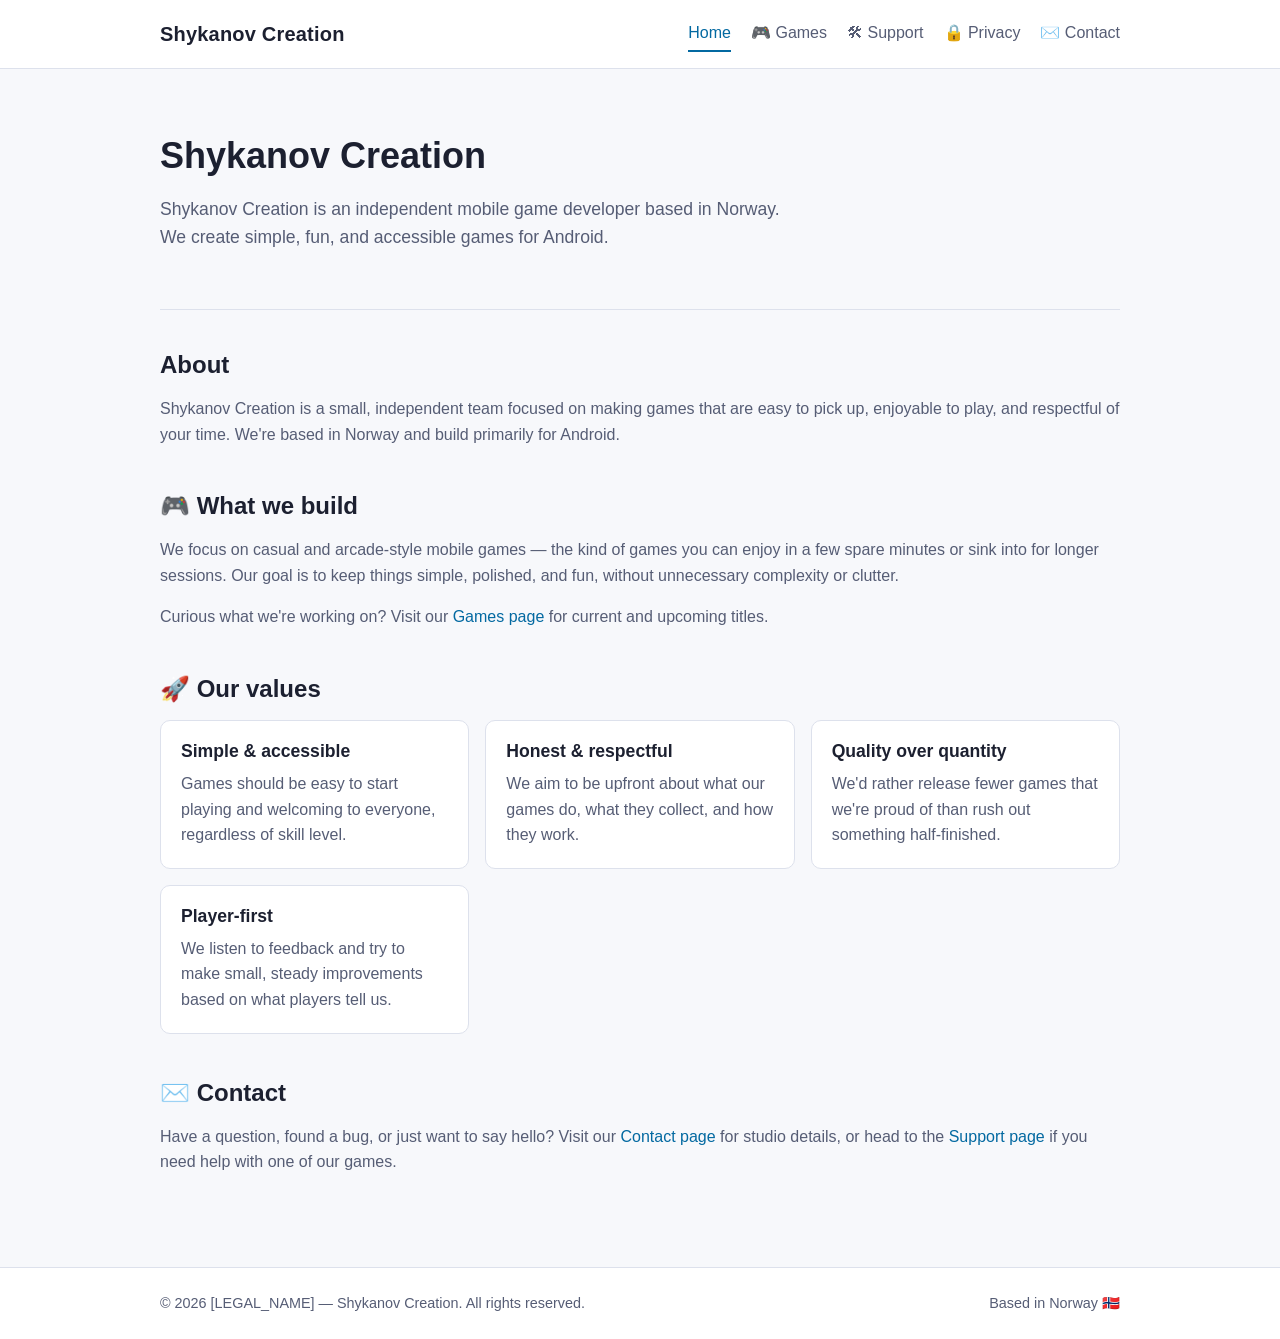
==== index.html @ 1715eb23 "pages commmit" ====
<!DOCTYPE html>
<html lang="en">
<head>
  <meta charset="UTF-8">
  <meta name="viewport" content="width=device-width, initial-scale=1.0">
  <title>Shykanov Creation — Indie Mobile Game Developer</title>
  <meta name="description" content="Shykanov Creation is an independent mobile game developer based in Norway, creating simple, fun, and accessible games for Android.">
  <link rel="stylesheet" href="assets/styles.css">
</head>
<body>
  <header class="site-header">
    <div class="container">
      <a class="brand" href="index.html">Shykanov Creation</a>
      <nav class="site-nav">
        <a href="index.html" class="active">Home</a>
        <a href="games.html">🎮 Games</a>
        <a href="support.html">🛠 Support</a>
        <a href="privacy.html">🔒 Privacy</a>
        <a href="contact.html">✉️ Contact</a>
      </nav>
    </div>
  </header>

  <main>
    <div class="container">
      <section class="hero">
        <h1>Shykanov Creation</h1>
        <p>Shykanov Creation is an independent mobile game developer based in Norway. We create simple, fun, and accessible games for Android.</p>
      </section>

      <section id="about">
        <h2>About</h2>
        <p>
          Shykanov Creation is a small, independent team focused on making games that are easy to pick up,
          enjoyable to play, and respectful of your time. We're based in Norway and build primarily for Android.
        </p>
      </section>

      <section id="what-we-build">
        <h2>🎮 What we build</h2>
        <p>
          We focus on casual and arcade-style mobile games — the kind of games you can enjoy in a few spare minutes
          or sink into for longer sessions. Our goal is to keep things simple, polished, and fun, without unnecessary
          complexity or clutter.
        </p>
        <p>
          Curious what we're working on? Visit our <a href="games.html">Games page</a> for current and upcoming titles.
        </p>
      </section>

      <section id="values">
        <h2>🚀 Our values</h2>
        <div class="card-grid">
          <div class="card">
            <h3>Simple &amp; accessible</h3>
            <p>Games should be easy to start playing and welcoming to everyone, regardless of skill level.</p>
          </div>
          <div class="card">
            <h3>Honest &amp; respectful</h3>
            <p>We aim to be upfront about what our games do, what they collect, and how they work.</p>
          </div>
          <div class="card">
            <h3>Quality over quantity</h3>
            <p>We'd rather release fewer games that we're proud of than rush out something half-finished.</p>
          </div>
          <div class="card">
            <h3>Player-first</h3>
            <p>We listen to feedback and try to make small, steady improvements based on what players tell us.</p>
          </div>
        </div>
      </section>

      <section id="contact">
        <h2>✉️ Contact</h2>
        <p>
          Have a question, found a bug, or just want to say hello? Visit our
          <a href="contact.html">Contact page</a> for studio details, or head to the
          <a href="support.html">Support page</a> if you need help with one of our games.
        </p>
      </section>
    </div>
  </main>

  <footer class="site-footer">
    <div class="container">
      <span>© 2026 [LEGAL_NAME] — Shykanov Creation. All rights reserved.</span>
      <span>Based in Norway 🇳🇴</span>
    </div>
  </footer>
</body>
</html>
---- assets/styles.css ----
/* Shykanov Creation — shared styles
   Dark by default, light when the OS prefers light. */

:root {
  --bg: #14171f;
  --bg-alt: #1c2030;
  --card: #1f2433;
  --text: #e7e9f0;
  --text-muted: #aab0c4;
  --accent: #7dd3fc;
  --accent-strong: #38bdf8;
  --border: #2c3346;
  --radius: 10px;
  --max-width: 1000px;
}

@media (prefers-color-scheme: light) {
  :root {
    --bg: #f7f8fb;
    --bg-alt: #ffffff;
    --card: #ffffff;
    --text: #1c2030;
    --text-muted: #565d75;
    --accent: #0369a1;
    --accent-strong: #0284c7;
    --border: #dde1ec;
  }
}

* {
  box-sizing: border-box;
}

html {
  scroll-behavior: smooth;
}

body {
  margin: 0;
  font-family: -apple-system, BlinkMacSystemFont, "Segoe UI", Roboto, Helvetica, Arial, sans-serif;
  background: var(--bg);
  color: var(--text);
  line-height: 1.6;
}

a {
  color: var(--accent);
  text-decoration: none;
}

a:hover,
a:focus {
  color: var(--accent-strong);
  text-decoration: underline;
}

.container {
  max-width: var(--max-width);
  margin: 0 auto;
  padding: 0 1.25rem;
}

/* Header / nav */

.site-header {
  background: var(--bg-alt);
  border-bottom: 1px solid var(--border);
}

.site-header .container {
  display: flex;
  flex-wrap: wrap;
  align-items: center;
  justify-content: space-between;
  gap: 0.75rem;
  padding-top: 1rem;
  padding-bottom: 1rem;
}

.brand {
  font-size: 1.25rem;
  font-weight: 700;
  color: var(--text);
  letter-spacing: 0.01em;
}

.brand:hover {
  color: var(--accent);
  text-decoration: none;
}

.site-nav {
  display: flex;
  flex-wrap: wrap;
  gap: 0.5rem 1.25rem;
}

.site-nav a {
  color: var(--text-muted);
  font-weight: 500;
  padding: 0.25rem 0;
  border-bottom: 2px solid transparent;
}

.site-nav a:hover,
.site-nav a:focus {
  color: var(--text);
  text-decoration: none;
}

.site-nav a.active {
  color: var(--accent);
  border-bottom-color: var(--accent);
}

/* Main content */

main {
  padding: 2.5rem 0 3rem;
}

.hero {
  padding: 1.5rem 0 2.5rem;
  border-bottom: 1px solid var(--border);
  margin-bottom: 2.5rem;
}

.hero h1 {
  margin: 0 0 0.75rem;
  font-size: 2.25rem;
}

.hero p {
  color: var(--text-muted);
  font-size: 1.1rem;
  max-width: 65ch;
}

section {
  margin-bottom: 2.75rem;
}

section h2 {
  font-size: 1.5rem;
  margin: 0 0 1rem;
  display: flex;
  align-items: center;
  gap: 0.5rem;
}

section > p {
  color: var(--text-muted);
}

h1, h2, h3 {
  line-height: 1.25;
}

/* Cards */

.card-grid {
  display: grid;
  grid-template-columns: repeat(auto-fit, minmax(240px, 1fr));
  gap: 1rem;
}

.card {
  background: var(--card);
  border: 1px solid var(--border);
  border-radius: var(--radius);
  padding: 1.25rem;
}

.card h3 {
  margin: 0 0 0.5rem;
  font-size: 1.1rem;
}

.card p {
  margin: 0;
  color: var(--text-muted);
}

.badge {
  display: inline-block;
  margin-top: 0.75rem;
  font-size: 0.85rem;
  font-weight: 600;
  padding: 0.2rem 0.6rem;
  border-radius: 999px;
  background: rgba(125, 211, 252, 0.12);
  color: var(--accent);
  border: 1px solid var(--border);
}

/* Definition-style info list (used on Contact page) */

.info-list {
  display: grid;
  grid-template-columns: minmax(140px, 200px) 1fr;
  gap: 0.6rem 1.25rem;
  background: var(--card);
  border: 1px solid var(--border);
  border-radius: var(--radius);
  padding: 1.25rem 1.5rem;
}

.info-list dt {
  font-weight: 600;
  color: var(--text-muted);
}

.info-list dd {
  margin: 0;
}

@media (max-width: 560px) {
  .info-list {
    grid-template-columns: 1fr;
  }

  .info-list dt {
    margin-top: 0.75rem;
  }

  .info-list dt:first-child {
    margin-top: 0;
  }
}

/* Lists */

ul.plain {
  padding-left: 1.25rem;
}

ul.plain li {
  margin-bottom: 0.4rem;
}

code {
  background: var(--bg-alt);
  border: 1px solid var(--border);
  border-radius: 4px;
  padding: 0.1rem 0.4rem;
  font-size: 0.9em;
}

/* Footer */

.site-footer {
  border-top: 1px solid var(--border);
  background: var(--bg-alt);
  color: var(--text-muted);
  font-size: 0.9rem;
}

.site-footer .container {
  padding: 1.5rem 1.25rem;
  display: flex;
  flex-wrap: wrap;
  gap: 0.5rem 1.5rem;
  justify-content: space-between;
}

/* Responsive tweaks */

@media (max-width: 640px) {
  .hero h1 {
    font-size: 1.85rem;
  }

  .site-nav {
    gap: 0.4rem 1rem;
  }
}
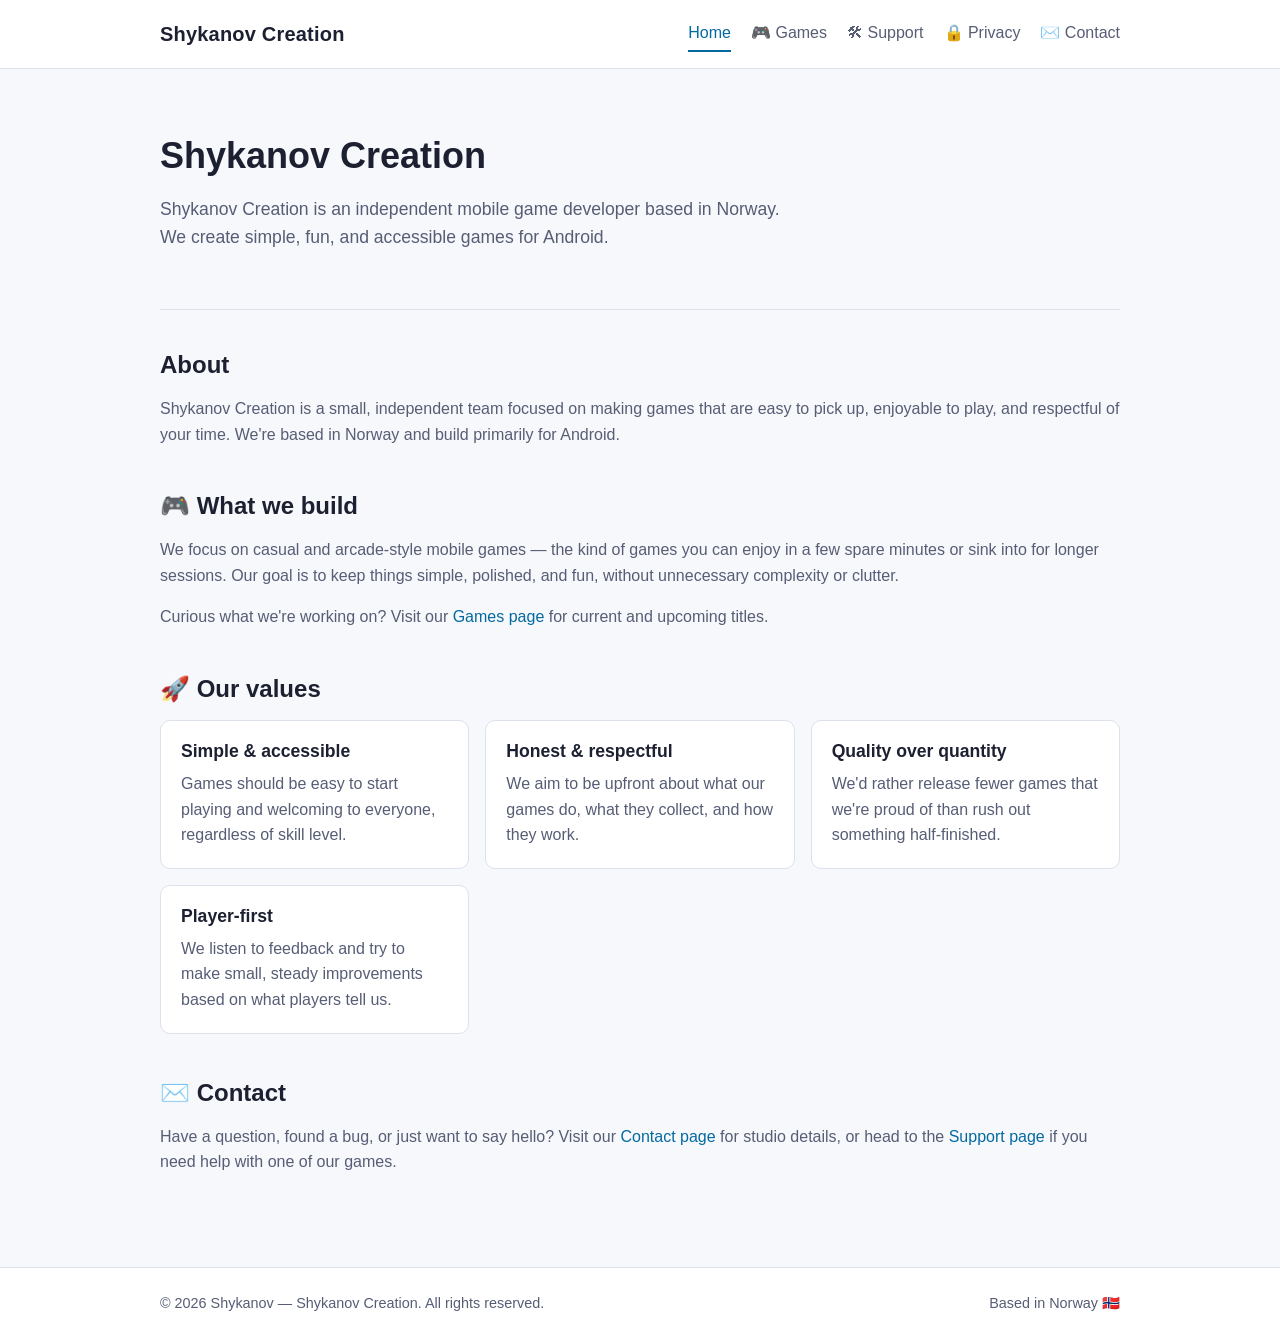
==== commit d391d89f: "pages commmit" ====
--- a/index.html
+++ b/index.html
@@ -83,7 +83,7 @@
 
   <footer class="site-footer">
     <div class="container">
-      <span>© 2026 [LEGAL_NAME] — Shykanov Creation. All rights reserved.</span>
+      <span>© 2026 Shykanov — Shykanov Creation. All rights reserved.</span>
       <span>Based in Norway 🇳🇴</span>
     </div>
   </footer>
